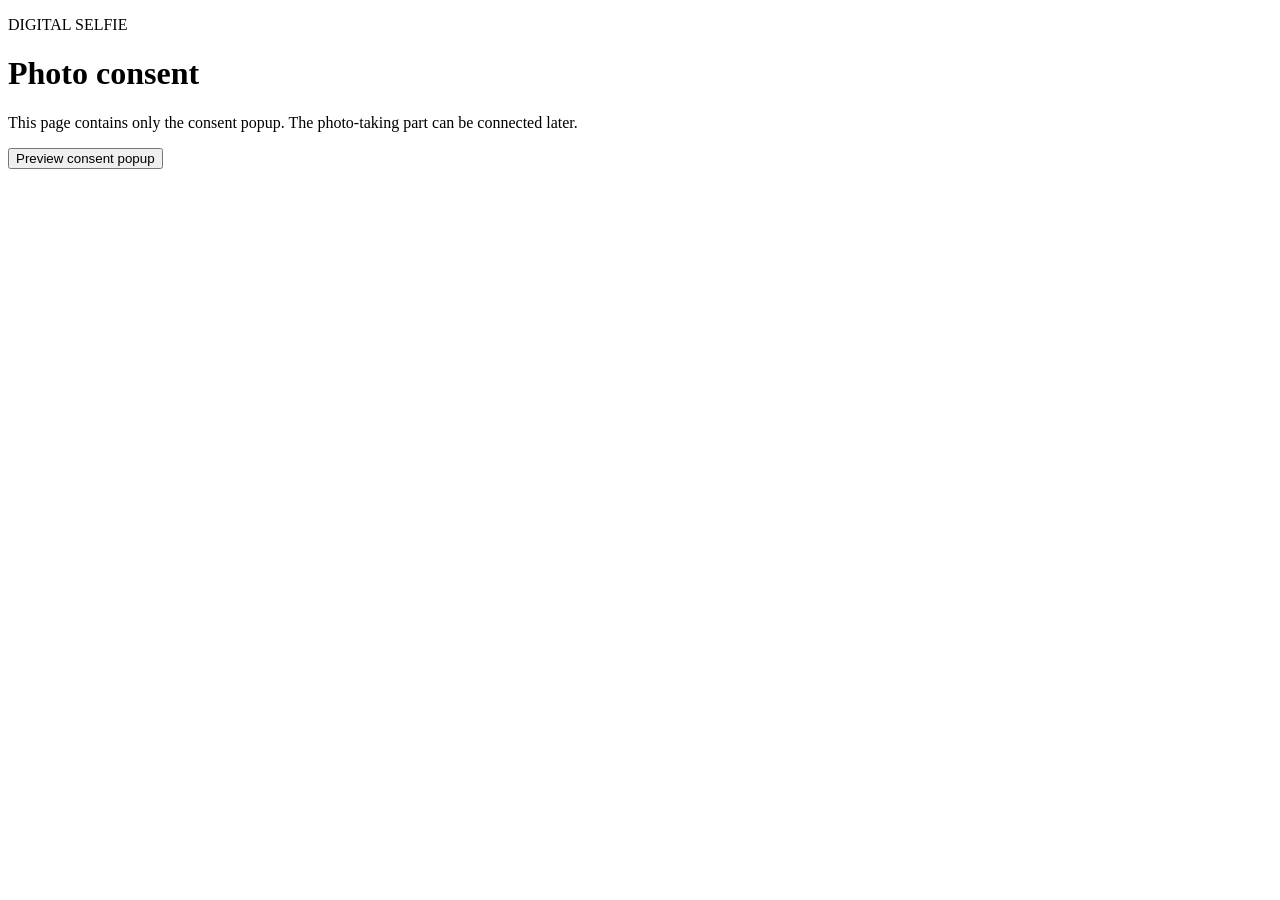
==== popup.html @ 21a6ea81 "added consent popup" ====
<!doctype html>
<html lang="en">
<head>
  <meta charset="utf-8">
  <meta name="viewport" content="width=device-width, initial-scale=1">
  <title>Photo Consent</title>
  <link rel="stylesheet" href="style.css">
</head>
<body>
  <main class="page">
    <p class="eyebrow">DIGITAL SELFIE</p>
    <h1>Photo consent</h1>
    <p>This page contains only the consent popup. The photo-taking part can be connected later.</p>

    <button class="primary-button" id="openConsent" type="button">
      Preview consent popup
    </button>

    <p class="status" id="status" role="status" aria-live="polite"></p>
  </main>

  <dialog id="consentDialog" aria-labelledby="dialogTitle" aria-describedby="dialogDescription">
    <form method="dialog" class="dialog-card">
      <p class="eyebrow">ONE QUICK QUESTION</p>
      <h2 id="dialogTitle">May the company use this photo?</h2>
      <p id="dialogDescription">
        Choosing yes or no is optional. Before using this page, explain who may use the photo,
        where it could appear, and how long it would be kept.
      </p>

      <div class="actions">
        <button class="primary-button" id="yesButton" value="yes">Yes, you may use it</button>
        <button class="secondary-button" id="noButton" value="no">No, please don’t</button>
      </div>

      <p class="fine-print">This is a visual demo. Neither choice sends or stores a photo.</p>
    </form>
  </dialog>

  <script>
    const consentDialog = document.querySelector('#consentDialog');
    const status = document.querySelector('#status');

    document.querySelector('#openConsent').addEventListener('click', () => {
      status.textContent = '';
      consentDialog.showModal();
    });

    document.querySelector('#yesButton').addEventListener('click', () => {
      status.textContent = 'Demo: Yes selected.';
    });

    document.querySelector('#noButton').addEventListener('click', () => {
      status.textContent = 'Demo: No selected.';
    });
  </script>
</body>
</html>
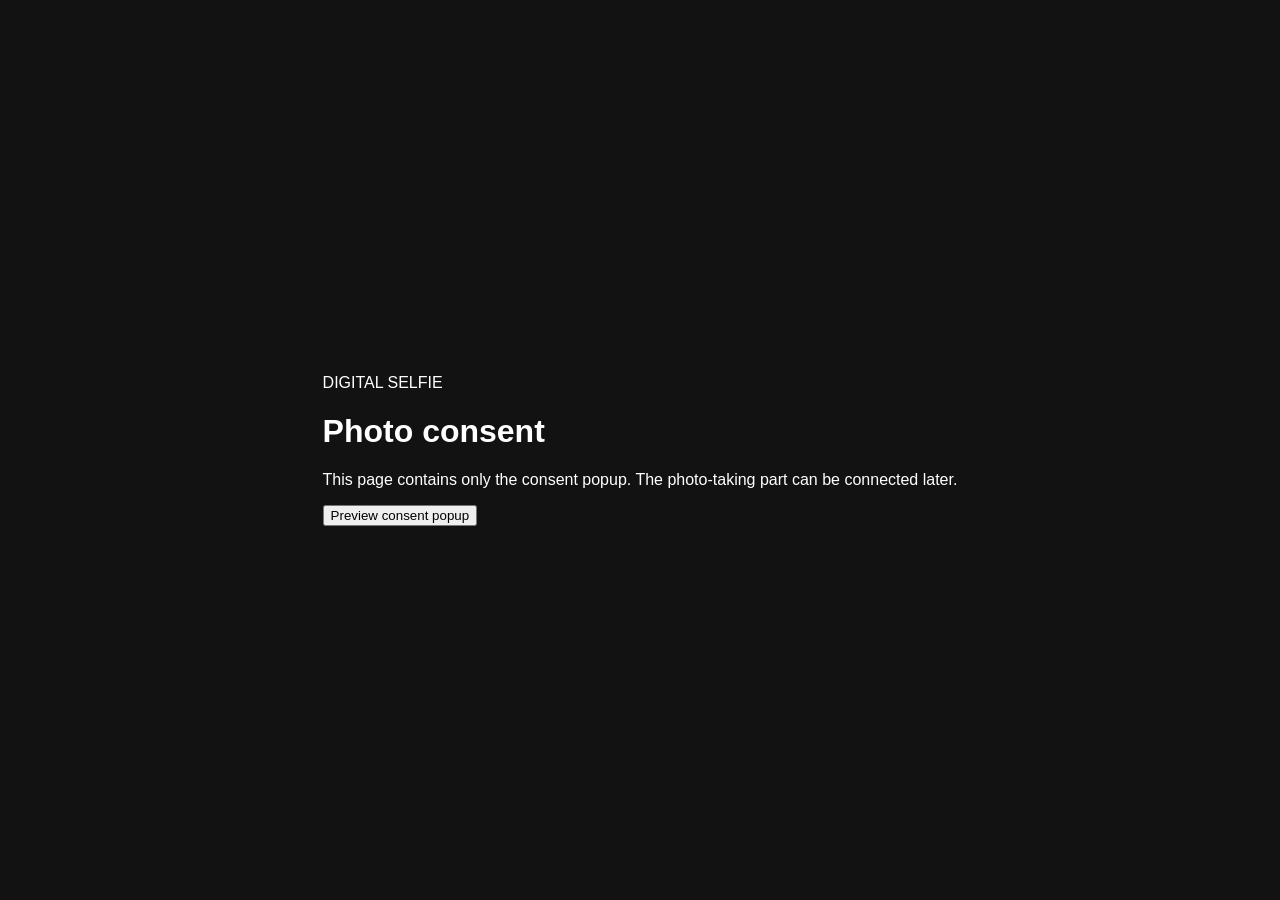
==== commit a78ca76d: "linked to style sheet" ====
--- a/popup.html
+++ b/popup.html
@@ -4,7 +4,7 @@
   <meta charset="utf-8">
   <meta name="viewport" content="width=device-width, initial-scale=1">
   <title>Photo Consent</title>
-  <link rel="stylesheet" href="style.css">
+  <link rel="stylesheet" href="css/styles.css">
 </head>
 <body>
   <main class="page">
--- a/css/styles.css
+++ b/css/styles.css
@@ -0,0 +1,116 @@
+body {
+    font-family: sans-serif;
+    background: #121212;
+    color: #ffffff;
+    display: flex;
+    flex-direction: column;
+    align-items: center;
+    justify-content: center;
+    margin: 0px;
+    padding: 0px;
+    width: 100vw;
+    height: 100dvh;
+    overflow: hidden;
+}
+
+header {
+    display: none;
+}
+
+.viewfinder {
+    position: relative;
+    width: 100%;
+    height: 100dvh;
+    max-width: min(100vw, calc(100dvh * (9 / 16)));
+    max-height: 100dvh;
+    aspect-ratio: 9 / 16;
+    background: #000000;
+    overflow: hidden;
+    box-shadow: 0 8px 24px rgba(0,0,0,0.5);
+}
+
+@media (orientation: landscape) {
+    body {
+        flex-direction: row;
+        padding: 0px;
+    }
+    .viewfinder {
+        width: 100dvw;
+        height: 100%;
+        max-width: 100dvw;
+        max-height: min(100dvh, calc(100dvw * (16 / 9)));
+        aspect-ratio: 16 / 9;
+    }
+}
+
+video {
+    width: 100%;
+    height: 100%;
+    object-fit: cover;
+}
+
+.overlay-layer {
+    position: absolute;
+    bottom: 70px;
+    left: 0;
+    right: 0;
+    text-align: center;
+    pointer-events: none;
+}
+
+.countdown-display {
+    position: absolute;
+    inset: 0;
+    display: flex;
+    align-items: center;
+    justify-content: center;
+    font-size: 10rem;
+    font-weight: 800;
+    color: #ffffff;
+    text-shadow: 0 4px 12px rgba(0, 0, 0, 0.8);
+    pointer-events: none;
+    z-index: 10;
+}
+
+.controls {
+    position: absolute;
+    bottom: 24px;
+    left: 16px;
+    right: 16px;
+    display: flex;
+    justify-content: space-around;
+    align-items: center;
+    z-index: 10;
+}
+
+button.btn-icon {
+    background: transparent;
+    border: none;
+    padding: 0;
+    cursor: pointer;
+    display: flex;
+    align-items: center;
+    justify-content: center;
+    transition: transform 0.15s ease, opacity 0.15s ease;
+}
+
+button.btn-icon img {
+    width: 96px; /* Adjust size to your preference */
+    height: 96px;
+    object-fit: contain;
+    filter: drop-shadow(0 4px 8px rgba(0, 0, 0, 0.5)); /* Adds nice pop-out shadow */
+}
+
+button.btn-large img {
+    width: 256px;
+    height: 256px;
+}
+
+button.btn-icon:active {
+    transform: scale(0.90);
+}
+
+button:disabled {
+    opacity: 0.4;
+    cursor: not-allowed;
+}
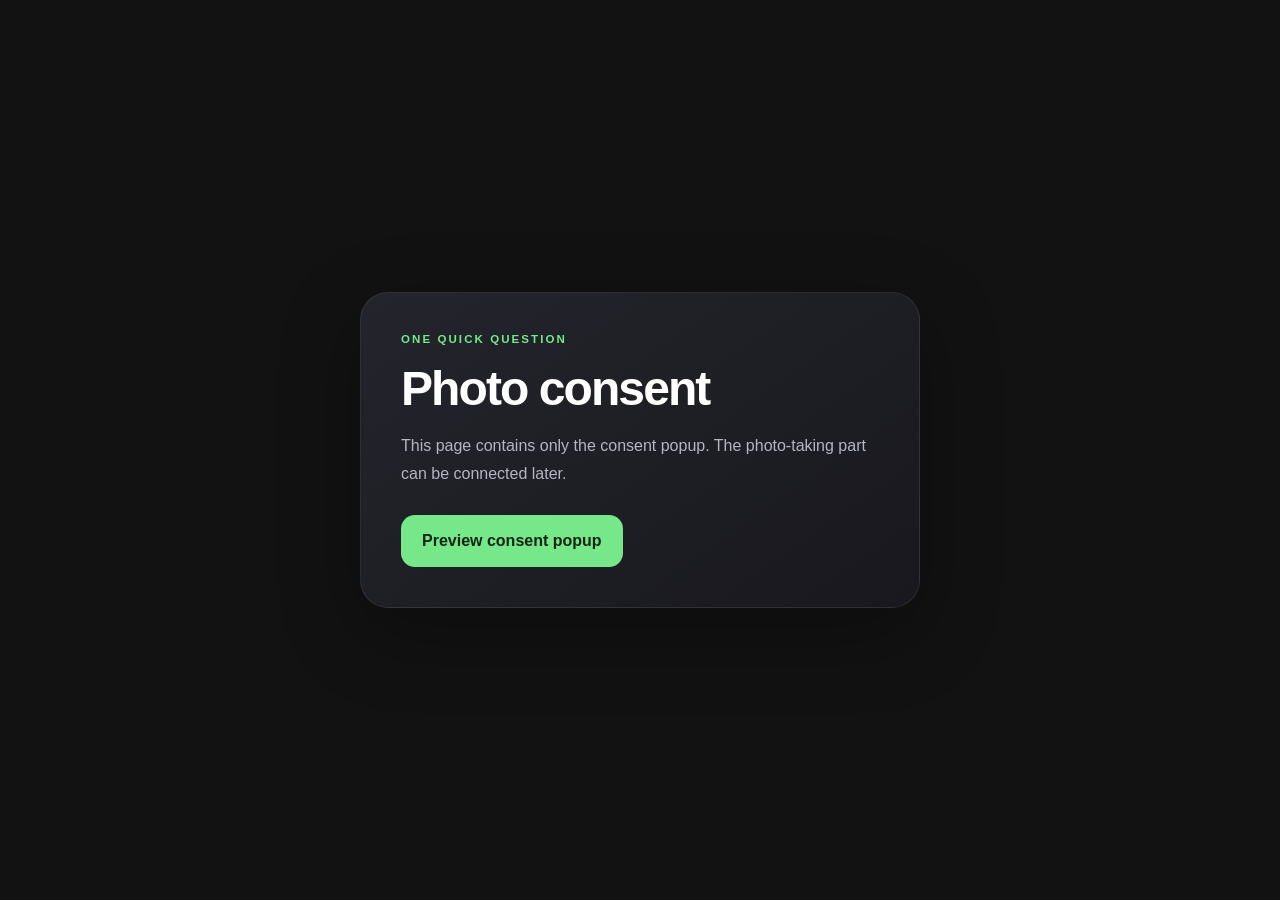
==== commit 1abeb21e: "update consent popup styling and content" ====
--- a/popup.html
+++ b/popup.html
@@ -5,10 +5,11 @@
   <meta name="viewport" content="width=device-width, initial-scale=1">
   <title>Photo Consent</title>
   <link rel="stylesheet" href="css/styles.css">
+<link rel="stylesheet" href="teststyle.css">
 </head>
 <body>
   <main class="page">
-    <p class="eyebrow">DIGITAL SELFIE</p>
+    <p class="eyebrow">ONE QUICK QUESTION</p>
     <h1>Photo consent</h1>
     <p>This page contains only the consent popup. The photo-taking part can be connected later.</p>
 
@@ -32,8 +33,6 @@
         <button class="primary-button" id="yesButton" value="yes">Yes, you may use it</button>
         <button class="secondary-button" id="noButton" value="no">No, please don’t</button>
       </div>
-
-      <p class="fine-print">This is a visual demo. Neither choice sends or stores a photo.</p>
     </form>
   </dialog>
 
--- a/css/styles.css
+++ b/css/styles.css
@@ -113,4 +113,72 @@
 button:disabled {
     opacity: 0.4;
     cursor: not-allowed;
+}
+
+.review-overlay {
+    position: absolute;
+    inset: 0;
+    background: rgba(0, 0, 0, 0.85);
+    backdrop-filter: blur(8px);
+    -webkit-backdrop-filter: blur(8px);
+    display: flex;
+    align-items: center;
+    justify-content: center;
+    z-index: 50;
+    padding: 16px;
+}
+
+.review-card {
+    background: #1e1e24;
+    border: 1px solid rgba(255, 255, 255, 0.15);
+    border-radius: 16px;
+    padding: 20px;
+    width: 100%;
+    max-width: 650px;
+    display: flex;
+    flex-direction: column;
+    align-items: center;
+    box-shadow: 0 16px 40px rgba(0,0,0,0.7);
+}
+
+.review-card h3 {
+    margin: 0 0 12px 0;
+    font-size: 1.2rem;
+    color: #ffffff;
+}
+
+.review-card img {
+    width: 100%;
+    height: auto;
+    max-height: 70vh;
+    border-radius: 10px;
+    object-fit: cover;
+    border: 1px solid rgba(255, 255, 255, 0.1);
+    margin-bottom: 16px;
+}
+
+.review-actions {
+    display: flex;
+    gap: 12px;
+    width: 100%;
+}
+
+.review-actions button {
+    flex: 1;
+    padding: 12px;
+    border-radius: 10px;
+    font-weight: bold;
+    cursor: pointer;
+    border: none;
+    font-size: 1rem;
+}
+
+.btn-secondary {
+    background: rgba(255, 255, 255, 0.15);
+    color: #ffffff;
+}
+
+.btn-primary {
+    background: #22c53d;
+    color: #000000;
 }
--- a/teststyle.css
+++ b/teststyle.css
@@ -0,0 +1,146 @@
+/* Consent page */
+* {
+    box-sizing: border-box;
+}
+
+.page {
+    width: min(100% - 40px, 560px);
+    padding: 40px;
+    border: 1px solid #ffffff14;
+    border-radius: 28px;
+    background: linear-gradient(145deg, #24242c, #18181e);
+    box-shadow: 0 24px 80px #00000050;
+}
+
+.eyebrow {
+    margin: 0 0 16px;
+    color: #76e88a;
+    font-size: 0.72rem;
+    font-weight: 700;
+    letter-spacing: 0.18em;
+}
+
+.page h1 {
+    margin: 0 0 16px;
+    font-size: clamp(2rem, 6vw, 3rem);
+    letter-spacing: -0.04em;
+}
+
+.page > p:not(.eyebrow):not(.status) {
+    margin: 0 0 28px;
+    color: #b5b5c3;
+    line-height: 1.7;
+}
+
+.primary-button,
+.secondary-button {
+    min-height: 52px;
+    padding: 14px 20px;
+    border: 1px solid transparent;
+    border-radius: 14px;
+    font: inherit;
+    font-weight: 700;
+    cursor: pointer;
+    transition: background 150ms ease, transform 150ms ease;
+}
+
+.primary-button {
+    background: #76e88a;
+    color: #102416;
+}
+
+.primary-button:hover {
+    background: #94f2a4;
+}
+
+.secondary-button {
+    background: #ffffff08;
+    border-color: #ffffff26;
+    color: #f4f4f8;
+}
+
+.secondary-button:hover {
+    background: #ffffff12;
+}
+
+.primary-button:active,
+.secondary-button:active {
+    transform: translateY(1px);
+}
+
+button:focus-visible {
+    outline: 3px solid #b5ffc3;
+    outline-offset: 4px;
+}
+
+.status {
+    margin: 20px 0 0;
+    color: #b5b5c3;
+    font-size: 0.9rem;
+}
+
+.status:empty {
+    display: none;
+}
+
+/* Consent popup */
+#consentDialog {
+    width: min(520px, calc(100% - 32px));
+    max-height: calc(100dvh - 32px);
+    padding: 0;
+    overflow-y: auto;
+    border: 1px solid #ffffff20;
+    border-radius: 28px;
+    background: #202027;
+    color: #f4f4f8;
+    box-shadow: 0 32px 100px #00000080;
+}
+
+#consentDialog::backdrop {
+    background: #08080db3;
+    backdrop-filter: blur(10px);
+    -webkit-backdrop-filter: blur(10px);
+}
+
+.dialog-card {
+    padding: 36px;
+}
+
+.dialog-card h2 {
+    margin: 0 0 16px;
+    font-size: clamp(1.7rem, 5vw, 2.2rem);
+    line-height: 1.15;
+    letter-spacing: -0.035em;
+}
+
+#dialogDescription {
+    margin: 0;
+    color: #b5b5c3;
+    font-size: 0.95rem;
+    line-height: 1.7;
+}
+
+.actions {
+    display: grid;
+    gap: 12px;
+    margin-top: 28px;
+}
+
+.actions button {
+    width: 100%;
+}
+
+.fine-print {
+    margin: 22px 0 0;
+    color: #9696a7;
+    font-size: 0.78rem;
+    line-height: 1.6;
+    text-align: center;
+}
+
+@media (max-width: 480px) {
+    .page,
+    .dialog-card {
+        padding: 28px 24px;
+    }
+}
